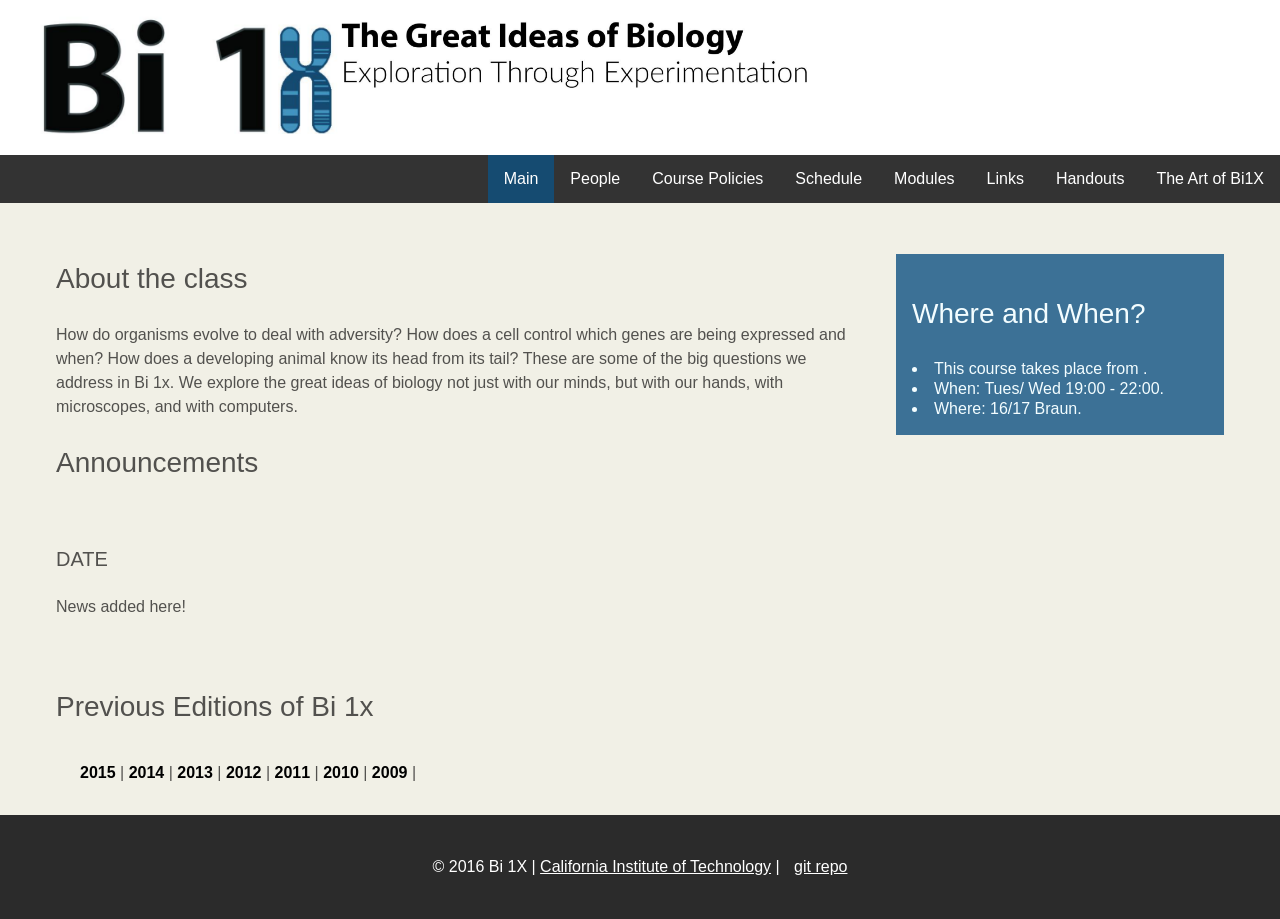
==== index.html @ 661b428b "revamp style" ====
<!DOCTYPE html PUBLIC "-//W3C//DTD XHTML 1.0 Transitional//EN" "http://www.w3.org/TR/xhtml1/DTD/xhtml1-transitional.dtd">
<html xmlns="http://www.w3.org/1999/xhtml">

<head>
<meta http-equiv="content-type" content="text/html;charset=utf-8" />
<title> Bi1X 2016 | About the class </title>

<!-- Reset by murtaugh found here: https://github.com/murtaugh/HTML5-Reset -->
<link rel="stylesheet" href="reset.css" />

<link rel='stylesheet' type='text/css' href='styles.css'/>

<!-- Modernizr -->
<script src="js/libs/modernizr-2.7.1.dev.js"></script>

</head>

<body >

<header class="header clearfix">
	<div class="container">
    	<div class="logo">
        	<a href="/"><img src="images/logo.png"></a>
         </div>
        
        <div class="tagline">
        	<a href="/"><img src="images/banner2.png"></a>
        </div>
    </div>
</header>

<div id="nav">
<ul>
<ul style="float:right;list-style-type:none;">
		<li> <a class="active" href="index.html"><i class="fa fa-users "></i> Main </a></li>
		<li> <a href="people.html"><i class="fa fa-users "></i> People </a></li>
		<li> <a href="policies.html"><i class="fa fa-calendar "></i> Course Policies </a></li>
		<li> <a href="schedule.html"><i class="fa fa-calendar "></i> Schedule </a></li>
		<li> <a href="modules.html"><i class="fa fa-code "></i> Modules</a></li>
		<li> <a href="links.html"><i class="fa fa-briefcase "></i> Links </a></li>
		<li> <a href="handouts.html"><i class="fa fa-calculator "></i> Handouts </a></li>
		<li class="last"> <a href="artBi1X.html"><i class="fa fa-flask"></i> The Art of Bi1X </a></li>
       </ul>
</ul>
</div>

<section class="content clearfix">
	<div class="container">
		<article class="post post-sidebar">
			<h1>About the class</h1>
			<p>How do organisms evolve to deal with adversity?  How does a cell 
			control which genes are being expressed and when?  How does a 
			developing animal know its head from its tail?  These are some of the 
			big questions we address in Bi 1x.  We explore the great ideas of 
			biology not just with our minds, but with our hands, with microscopes, 
			and with computers.</p>
			
		
			<h1> Announcements </h1>
			<br />	
			<h2> DATE </h2>
			<p>News added here!</p>
			<br />


		<h1>Previous Editions of Bi 1x</h1>
		<div id="file-links">
			<li><a href="http://bi1x.caltech.edu/2015/"> 2015</a> | 
			<a href="http://bi1x.caltech.edu/2014/"> 2014</a> | 
			<a href="http://www.rpgroup.caltech.edu/courses/bi1x/2013/"> 2013</a> | 
			<a href="http://www.rpgroup.caltech.edu/courses/bi1x/2012/"> 2012</a> | 
			<a href="http://www.rpgroup.caltech.edu/courses/bi1x/2012/"> 2011</a> | 
			<a href="http://www.rpgroup.caltech.edu/courses/bi1x/2012/"> 2010</a> | 
			<a href="http://www.rpgroup.caltech.edu/courses/bi1x/2012/"> 2009</a> | 
			</li>
		</div>

			</article>
			<aside class="sidebar-right">
	        	<div class="box-area">
	        		<h1>Where and When?</h1>
					<li> This course takes place from .</li>
					<li> When: Tues/ Wed 19:00 - 22:00. </li>
					<li> Where: 16/17 Braun.</li>
				</div>
       	</aside>
	</div>
</section>




<footer class="footer text-center">
	<div class="container">
            <p>&copy; 2016 Bi 1X | <a href="http://caltech.edu">California Institute of Technology</a> | <a href="https://github.com/RPGroup-PBoC/GIST_PBoC_2016"><span style="padding-left: 10px"><i class="fa fa-github-square"></i> git repo </span></a> </p>
    </div>
</footer>

</body></html>
---- styles.css ----
/* General Page Styles */
/* CSS responsive fixed full width based on http://cssgirl.github.io/cssgirl-responsive-full-width/full-width/ */

* {
	-webkit-box-sizing: border-box; /* Safari/Chrome, other WebKit */
  	-moz-box-sizing: border-box;    /* Firefox, other Gecko */
  	box-sizing: border-box; 
}

body {
	background: #f1f0e6;
	color: #52514E;
	font: 100% Helvetica,  Arial,  sans-serif;
	line-height: 1.25em;
}

h1 {
	font-size: 1.75em;
	margin: 1em 0;
	line-height: 1.15em;
}

h2 {
	font-size: 1.25em;
	margin: 1em 0;
	line-height: 1.15em;
}

p {
	margin: 1.5em 0;
	font-size: 1em;
	line-height: 1.5em;
}

.container {
	margin: 0 auto;
	max-width: 75em;
}

.header, .footer, .post {
	padding: 1em;
}

.header, .header a {
	color: #000000;
}

.footer,  .footer a {
	color: #FFFFFF;
}

.header {
	background: #FFFFFF;
}



/* logo and tagline at 50% of the screen on all screen sizes. */
.logo {
	width: 25%;
	float: left;
}

.tagline {
	width: 40%;
	float: left;
	text-align: center;
	font-size: 1.5em;
	font-weight: bold;
	font-family: 'Lucida Sans Unicode';
}


.content {
	padding: 1em 0;
}

.content-second {
	background: #D0EDF3;
}


.post-sidebar {
	float: left;
	width: 70%;
}

.sidebar-right {
	float: right;
	width: 30%;
	padding: 1em;
}

/* Media query to make the sidebar drop and stack below the content when the screen is smaller than 800px, and giving both the sidebar and content to the left 100% width. */
@media (max-width: 800px) {
	.sidebar-right, .post-sidebar {
		width: 100%;
		float: none;
	}
	.sidebar-right {
		padding-top: 0;
	}
}

.box-area {
	padding: 1em;
	background: #3c7196;
	color: #F3FDFF;
	margin-top: 1.2em;
}

.footer {
	background: #2b2b2b;
	text-align: center;
}

#file-links {
	font: "Open Sans", Arial, sans-serif;
	overflow: scroll;
}

#file-links a{
	font-weight: 700;
	text-decoration: none;
	color: black;
}
#file-links a:hover {
    text-decoration: underline;
    color: #3c7196;
}

#file-links li{
	padding: 0.75em 0 0 1.5em;
	margin: 0;
	text-size: 12pt;
	list-style-type: none;
	width: 80%;
	text-align: justify;
}
#file-links .i{
	font-weight: 700;
}

/* for navigation bar */
#nav ul {
    list-style-type: none;
    margin: 0;
    padding: 0;
    overflow: hidden;
    background-color: #333;
}

#nav li {
    float: left;
}

#nav li a {
    display: block;
    color: white;
    text-align: center;
    padding: 14px 16px;
    text-decoration: none;
}

/* Change the link color  on hover */
#nav li a:hover {
    background-color: #154b71;
}

#nav .active {
    background-color: #154b71;
    color: white;
}

#wrap2 {
   width:800px;
   margin:0 auto;
   padding: 0;
   text-align: center;
   margin: 1em;
   display: inline-block;
}
#left_col {
   float:left;
   width:400px;
}
#right_col {
   float:right;
   width:400px;
}

.container hr{
	width: 95%;
	background-color: #000;
	margin: -10px 0px -5px 7.5px;
	padding: -2px 0; 
	border: 1px solid #000;
}
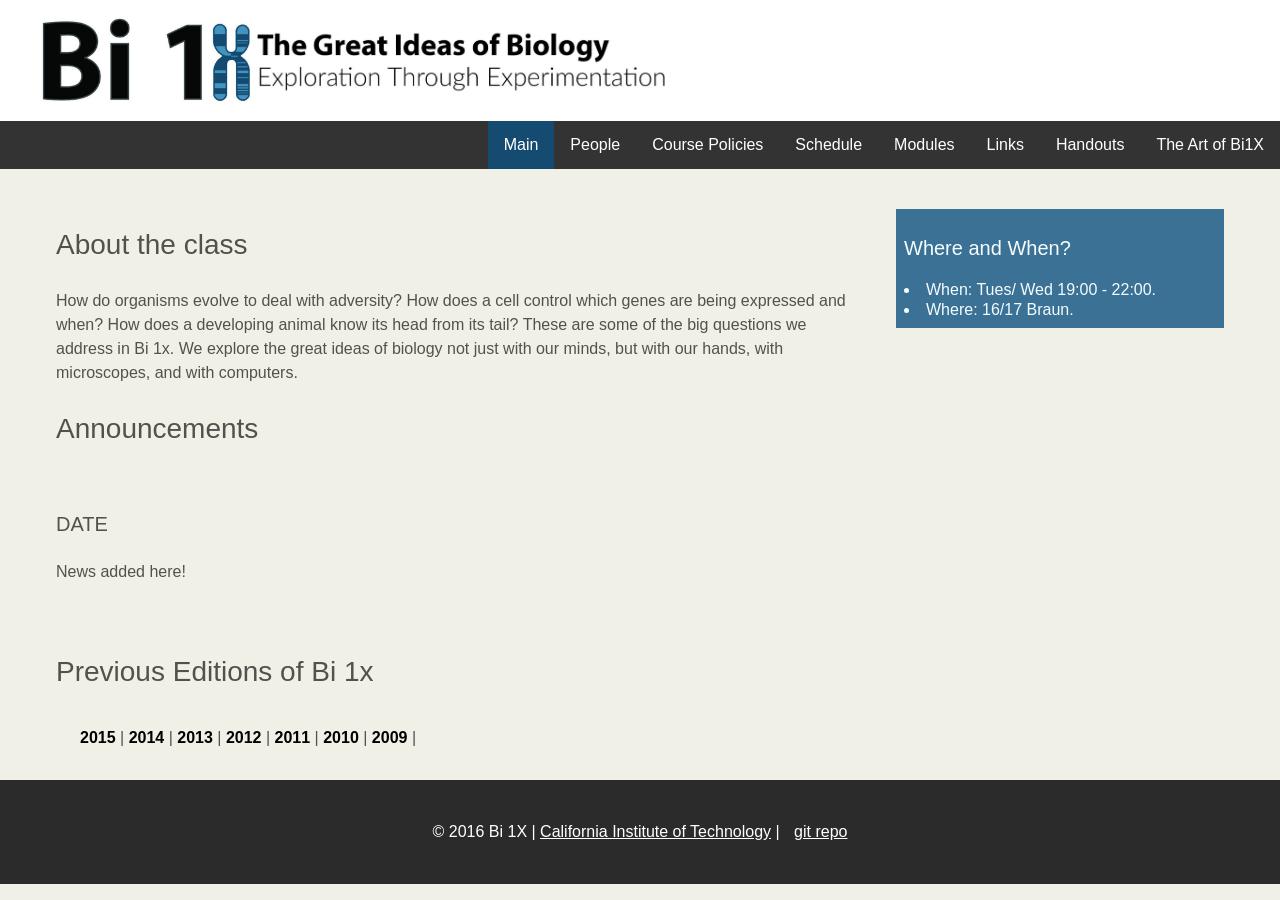
==== commit 507629da: "revamp style" ====
--- a/index.html
+++ b/index.html
@@ -78,8 +78,7 @@
 			</article>
 			<aside class="sidebar-right">
 	        	<div class="box-area">
-	        		<h1>Where and When?</h1>
-					<li> This course takes place from .</li>
+	        		<h2>Where and When?</h2>
 					<li> When: Tues/ Wed 19:00 - 22:00. </li>
 					<li> Where: 16/17 Braun.</li>
 				</div>
--- a/styles.css
+++ b/styles.css
@@ -57,17 +57,18 @@
 
 /* logo and tagline at 50% of the screen on all screen sizes. */
 .logo {
-	width: 25%;
+	width: 18%;
 	float: left;
 }
 
 .tagline {
-	width: 40%;
+	width: 35%;
 	float: left;
 	text-align: center;
-	font-size: 1.5em;
+	font-size: 1.2em;
 	font-weight: bold;
 	font-family: 'Lucida Sans Unicode';
+	padding-top: 0.6em;
 }
 
 
@@ -88,7 +89,7 @@
 .sidebar-right {
 	float: right;
 	width: 30%;
-	padding: 1em;
+	padding: 1.0em;
 }
 
 /* Media query to make the sidebar drop and stack below the content when the screen is smaller than 800px, and giving both the sidebar and content to the left 100% width. */
@@ -103,10 +104,10 @@
 }
 
 .box-area {
-	padding: 1em;
+	padding: 0.5em;
 	background: #3c7196;
 	color: #F3FDFF;
-	margin-top: 1.2em;
+	margin-top: 0.5em;
 }
 
 .footer {
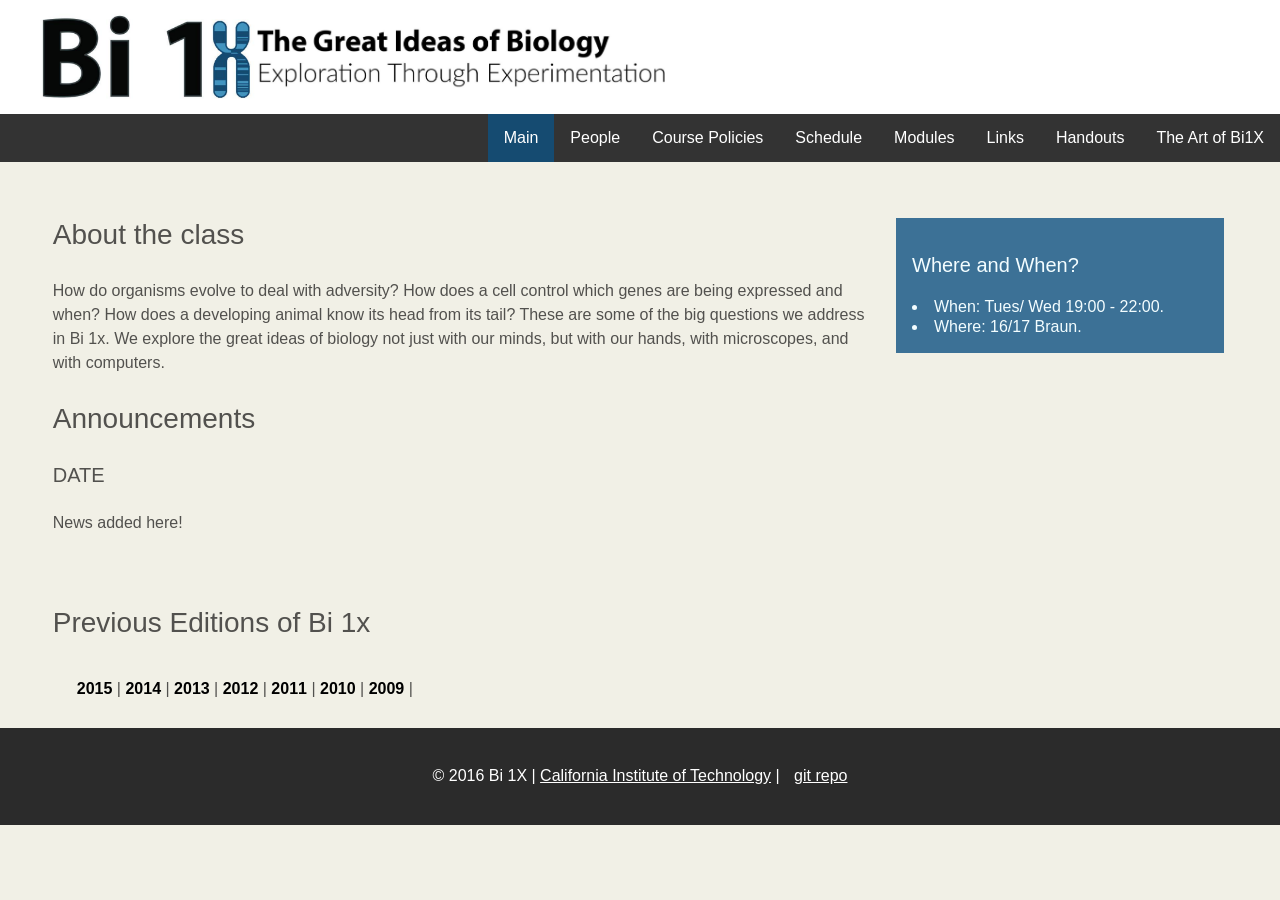
==== commit 81c1f9dd: "revamp style" ====
--- a/index.html
+++ b/index.html
@@ -57,7 +57,6 @@
 			
 		
 			<h1> Announcements </h1>
-			<br />	
 			<h2> DATE </h2>
 			<p>News added here!</p>
 			<br />
--- a/styles.css
+++ b/styles.css
@@ -38,7 +38,7 @@
 }
 
 .header, .footer, .post {
-	padding: 1em;
+	padding: 0.8em;
 }
 
 .header, .header a {
@@ -104,10 +104,10 @@
 }
 
 .box-area {
-	padding: 0.5em;
+	padding: 1.0em;
 	background: #3c7196;
 	color: #F3FDFF;
-	margin-top: 0.5em;
+	margin-top: 1.5em;
 }
 
 .footer {
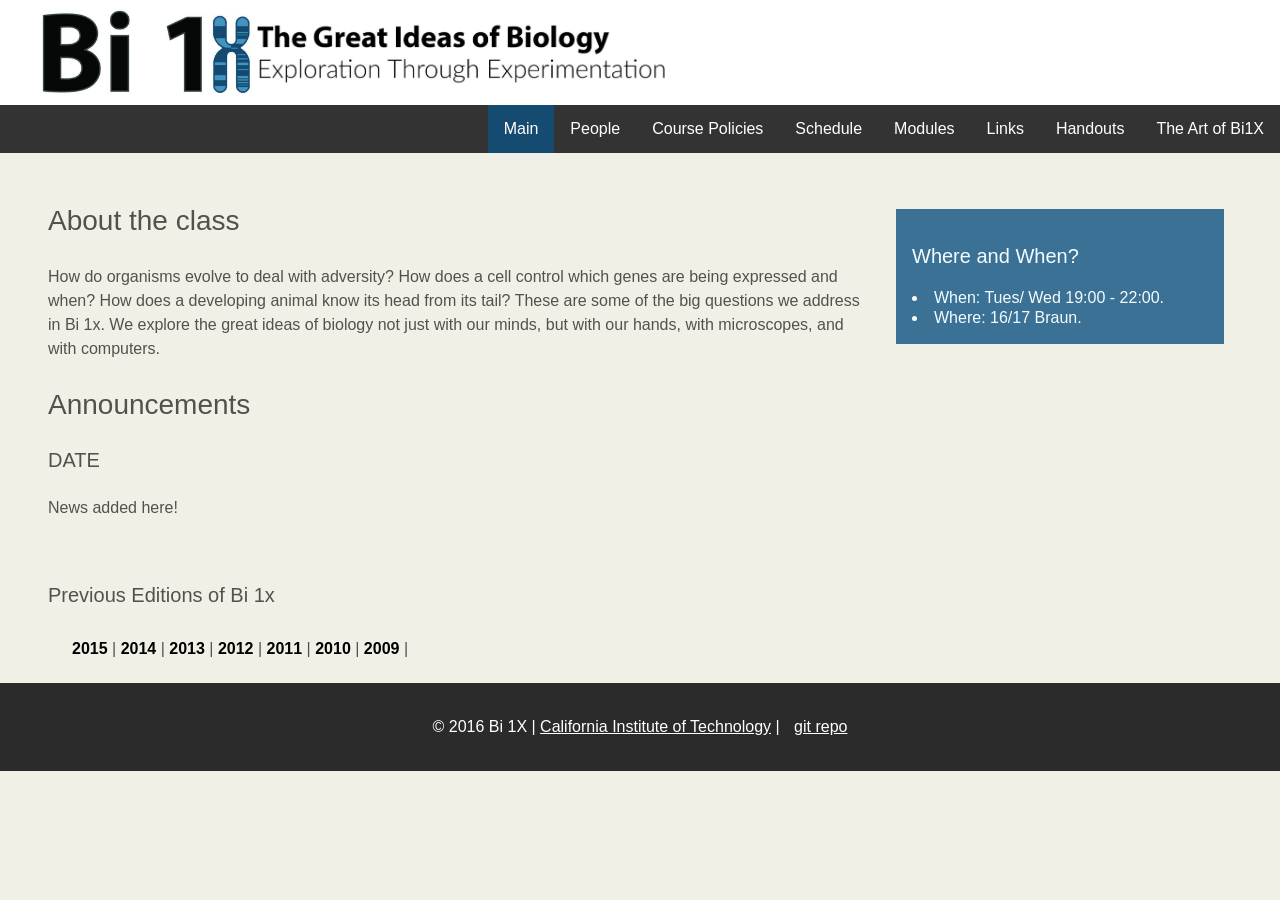
==== commit bf2ffc72: "revamp style" ====
--- a/index.html
+++ b/index.html
@@ -62,7 +62,7 @@
 			<br />
 
 
-		<h1>Previous Editions of Bi 1x</h1>
+		<h2>Previous Editions of Bi 1x</h2>
 		<div id="file-links">
 			<li><a href="http://bi1x.caltech.edu/2015/"> 2015</a> | 
 			<a href="http://bi1x.caltech.edu/2014/"> 2014</a> | 
--- a/styles.css
+++ b/styles.css
@@ -38,7 +38,7 @@
 }
 
 .header, .footer, .post {
-	padding: 0.8em;
+   padding: 0.5em;
 }
 
 .header, .header a {
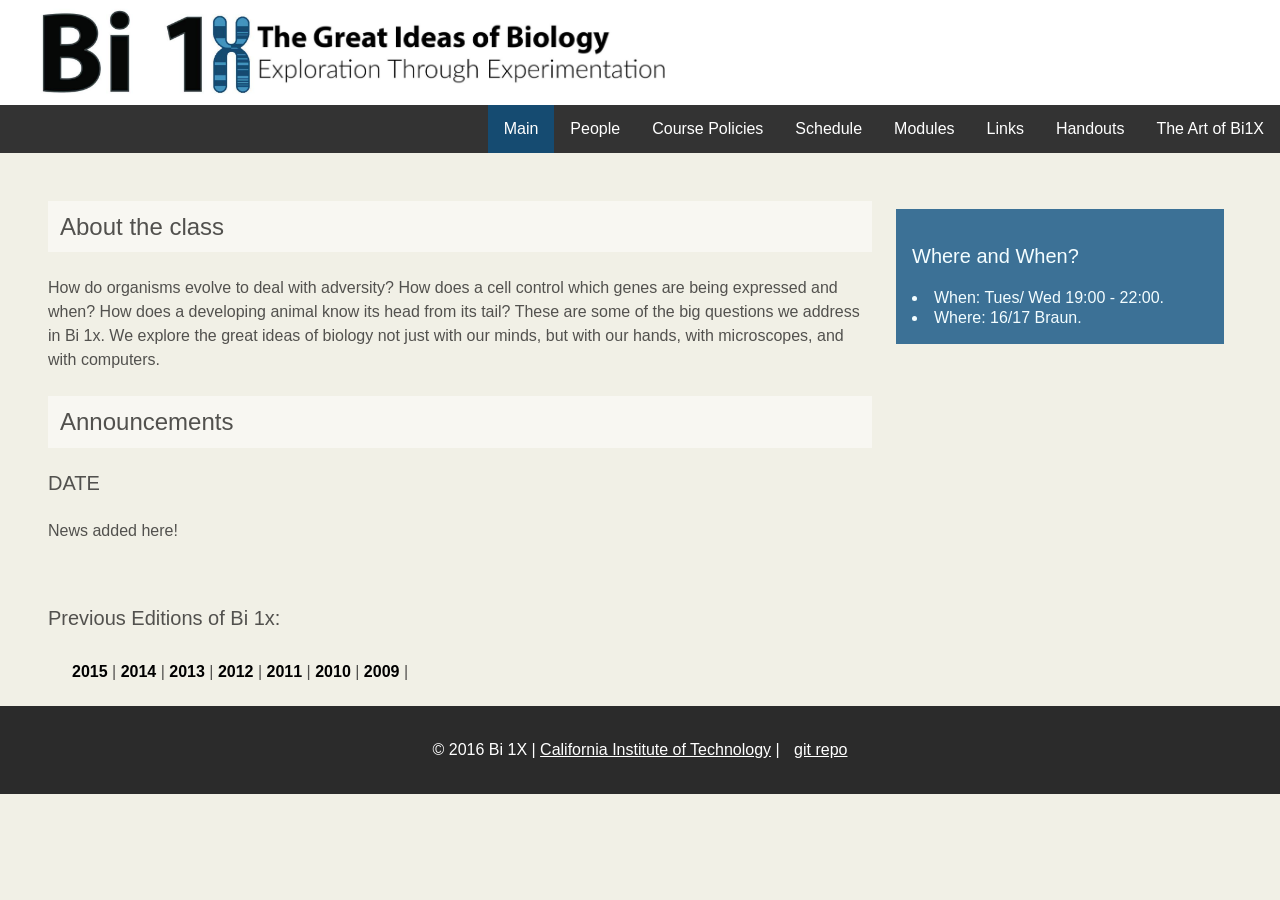
==== commit 9eaa32e0: "revamp style" ====
--- a/index.html
+++ b/index.html
@@ -62,8 +62,9 @@
 			<br />
 
 
-		<h2>Previous Editions of Bi 1x</h2>
+		
 		<div id="file-links">
+		    <h2>Previous Editions of Bi 1x:</h2>
 			<li><a href="http://bi1x.caltech.edu/2015/"> 2015</a> | 
 			<a href="http://bi1x.caltech.edu/2014/"> 2014</a> | 
 			<a href="http://www.rpgroup.caltech.edu/courses/bi1x/2013/"> 2013</a> | 
--- a/styles.css
+++ b/styles.css
@@ -15,9 +15,11 @@
 }
 
 h1 {
-	font-size: 1.75em;
+	font-size: 1.5em;
 	margin: 1em 0;
 	line-height: 1.15em;
+	background: rgba(255,255,255,.5);
+	padding: .5em;
 }
 
 h2 {
@@ -25,6 +27,13 @@
 	margin: 1em 0;
 	line-height: 1.15em;
 }
+
+h3 {
+	font-size: 1.75em;
+	margin: 1em 0;
+	line-height: 1.15em;
+}
+
 
 p {
 	margin: 1.5em 0;
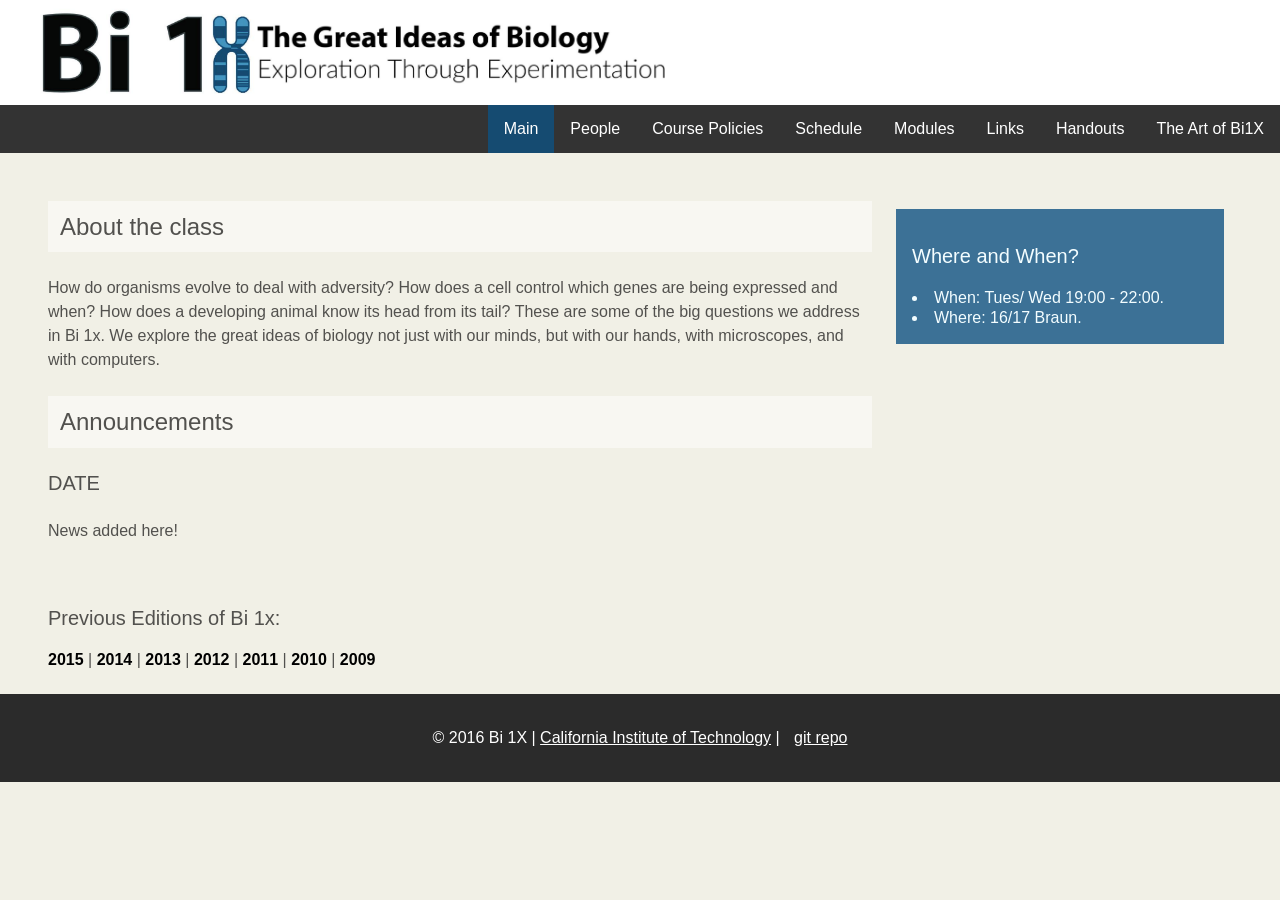
==== commit 2bc8e03b: "revamp style" ====
--- a/index.html
+++ b/index.html
@@ -65,14 +65,13 @@
 		
 		<div id="file-links">
 		    <h2>Previous Editions of Bi 1x:</h2>
-			<li><a href="http://bi1x.caltech.edu/2015/"> 2015</a> | 
+			<a href="http://bi1x.caltech.edu/2015/"> 2015</a> | 
 			<a href="http://bi1x.caltech.edu/2014/"> 2014</a> | 
 			<a href="http://www.rpgroup.caltech.edu/courses/bi1x/2013/"> 2013</a> | 
 			<a href="http://www.rpgroup.caltech.edu/courses/bi1x/2012/"> 2012</a> | 
 			<a href="http://www.rpgroup.caltech.edu/courses/bi1x/2012/"> 2011</a> | 
 			<a href="http://www.rpgroup.caltech.edu/courses/bi1x/2012/"> 2010</a> | 
-			<a href="http://www.rpgroup.caltech.edu/courses/bi1x/2012/"> 2009</a> | 
-			</li>
+			<a href="http://www.rpgroup.caltech.edu/courses/bi1x/2012/"> 2009</a> 
 		</div>
 
 			</article>
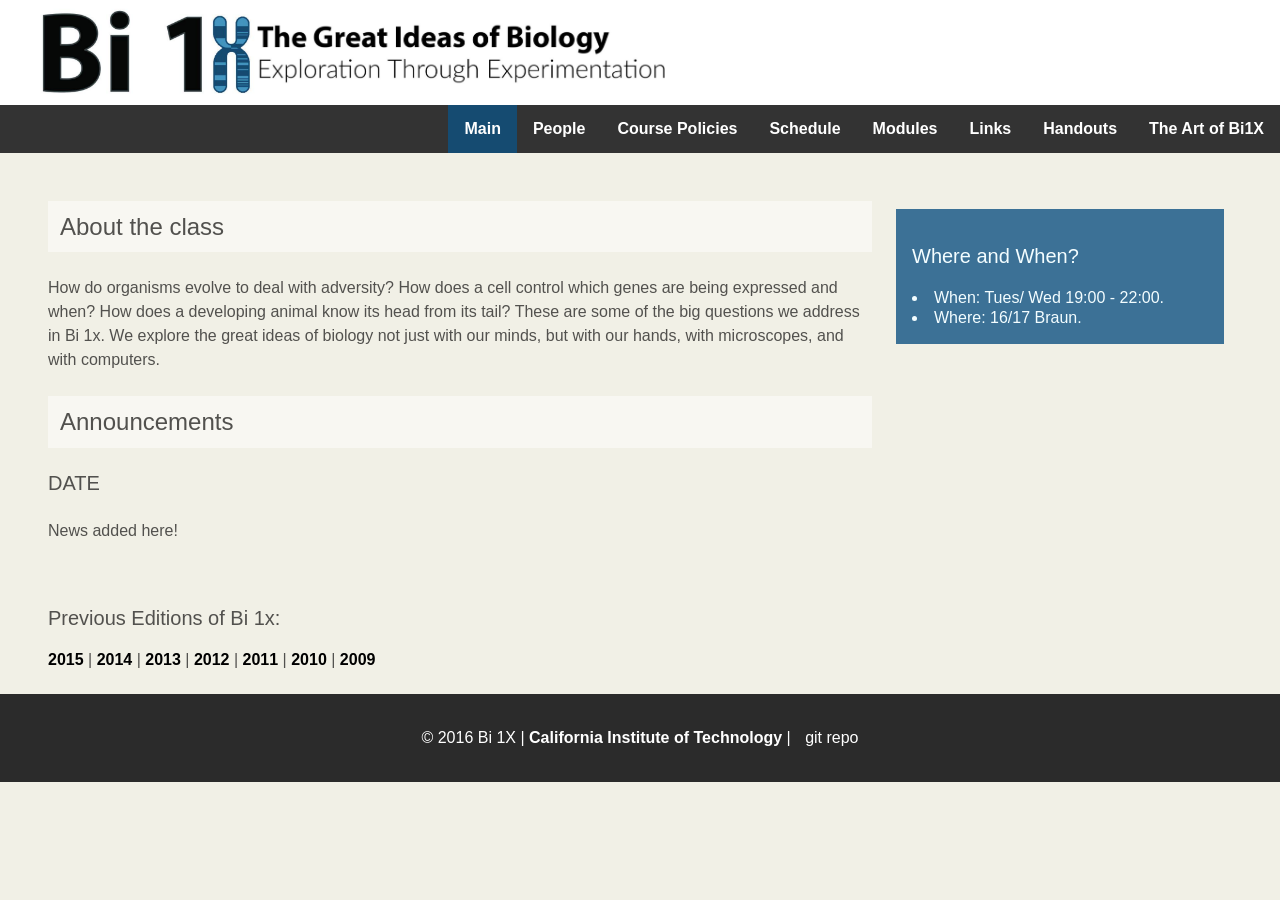
==== commit 56a728c0: "revamp style" ====
--- a/index.html
+++ b/index.html
@@ -3,7 +3,7 @@
 
 <head>
 <meta http-equiv="content-type" content="text/html;charset=utf-8" />
-<title> Bi1X 2016 | About the class </title>
+<title> About the class | Bi1X 2016 </title>
 
 <!-- Reset by murtaugh found here: https://github.com/murtaugh/HTML5-Reset -->
 <link rel="stylesheet" href="reset.css" />
--- a/styles.css
+++ b/styles.css
@@ -129,12 +129,12 @@
 	overflow: scroll;
 }
 
-#file-links a{
+a{
 	font-weight: 700;
 	text-decoration: none;
 	color: black;
 }
-#file-links a:hover {
+a:hover {
     text-decoration: underline;
     color: #3c7196;
 }
@@ -190,6 +190,37 @@
    margin: 1em;
    display: inline-block;
 }
+
+#im { width: 275px;
+	margin: 0;
+	padding: 0;
+	text-align: center;
+	margin: 1em;
+	display: inline-block;
+
+}
+
+#im img{
+	border: 1px solid #000;
+	height: 300px;
+}
+
+#im p {
+	font-family: small "Courier", Arial, sans-serif;
+	text-align: center;
+}
+#im h1{
+	font-size: 12pt;
+	text-align: center;
+	margin-bottom: -0.10em;
+}
+
+#im h2{
+	font-family: "Courier", Arial, sans-serif;
+	text-size: 8pt;
+	text-align: center;
+}
+
 #left_col {
    float:left;
    width:400px;
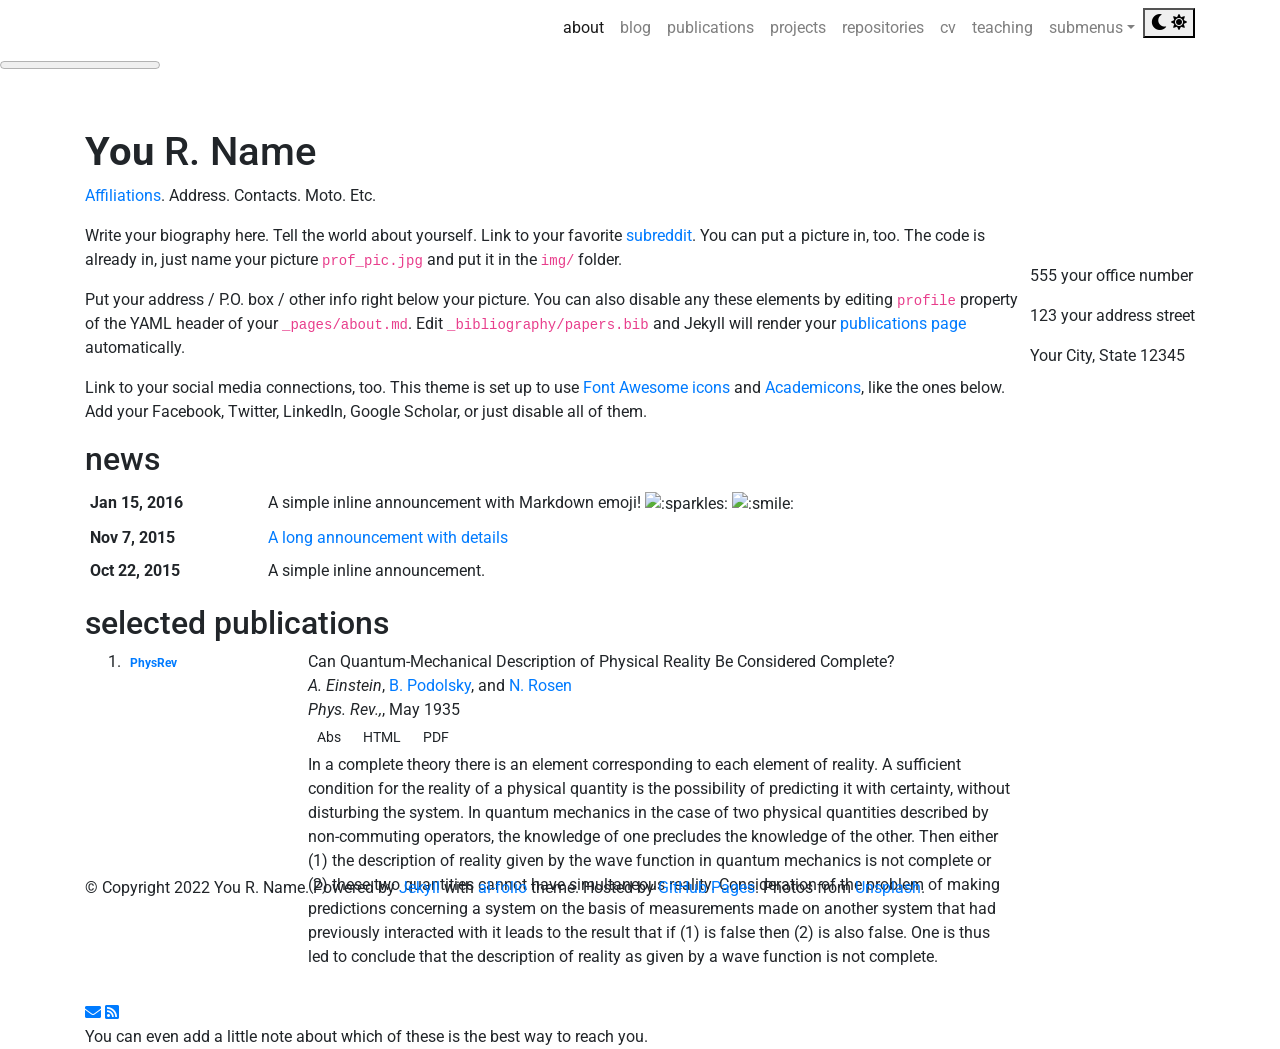
==== commit 8a0d2fc9: "Initial commit [ci skip]" ====
--- a/index.html
+++ b/index.html
@@ -1,98 +1 @@
-<!DOCTYPE html PUBLIC "-//W3C//DTD XHTML 1.0 Transitional//EN" "http://www.w3.org/TR/xhtml1/DTD/xhtml1-transitional.dtd">
-<html xmlns="http://www.w3.org/1999/xhtml">
-
-<head>
-<meta http-equiv="content-type" content="text/html;charset=utf-8" />
-<title> About the class | Bi1X 2016 </title>
-
-<!-- Reset by murtaugh found here: https://github.com/murtaugh/HTML5-Reset -->
-<link rel="stylesheet" href="reset.css" />
-
-<link rel='stylesheet' type='text/css' href='styles.css'/>
-
-<!-- Modernizr -->
-<script src="js/libs/modernizr-2.7.1.dev.js"></script>
-
-</head>
-
-<body >
-
-<header class="header clearfix">
-	<div class="container">
-    	<div class="logo">
-        	<a href="/"><img src="images/logo.png"></a>
-         </div>
-        
-        <div class="tagline">
-        	<a href="/"><img src="images/banner2.png"></a>
-        </div>
-    </div>
-</header>
-
-<div id="nav">
-<ul>
-<ul style="float:right;list-style-type:none;">
-		<li> <a class="active" href="index.html"><i class="fa fa-users "></i> Main </a></li>
-		<li> <a href="people.html"><i class="fa fa-users "></i> People </a></li>
-		<li> <a href="policies.html"><i class="fa fa-calendar "></i> Course Policies </a></li>
-		<li> <a href="schedule.html"><i class="fa fa-calendar "></i> Schedule </a></li>
-		<li> <a href="modules.html"><i class="fa fa-code "></i> Modules</a></li>
-		<li> <a href="links.html"><i class="fa fa-briefcase "></i> Links </a></li>
-		<li> <a href="handouts.html"><i class="fa fa-calculator "></i> Handouts </a></li>
-		<li class="last"> <a href="artBi1X.html"><i class="fa fa-flask"></i> The Art of Bi1X </a></li>
-       </ul>
-</ul>
-</div>
-
-<section class="content clearfix">
-	<div class="container">
-		<article class="post post-sidebar">
-			<h1>About the class</h1>
-			<p>How do organisms evolve to deal with adversity?  How does a cell 
-			control which genes are being expressed and when?  How does a 
-			developing animal know its head from its tail?  These are some of the 
-			big questions we address in Bi 1x.  We explore the great ideas of 
-			biology not just with our minds, but with our hands, with microscopes, 
-			and with computers.</p>
-			
-		
-			<h1> Announcements </h1>
-			<h2> DATE </h2>
-			<p>News added here!</p>
-			<br />
-
-
-		
-		<div id="file-links">
-		    <h2>Previous Editions of Bi 1x:</h2>
-			<a href="http://bi1x.caltech.edu/2015/"> 2015</a> | 
-			<a href="http://bi1x.caltech.edu/2014/"> 2014</a> | 
-			<a href="http://www.rpgroup.caltech.edu/courses/bi1x/2013/"> 2013</a> | 
-			<a href="http://www.rpgroup.caltech.edu/courses/bi1x/2012/"> 2012</a> | 
-			<a href="http://www.rpgroup.caltech.edu/courses/bi1x/2012/"> 2011</a> | 
-			<a href="http://www.rpgroup.caltech.edu/courses/bi1x/2012/"> 2010</a> | 
-			<a href="http://www.rpgroup.caltech.edu/courses/bi1x/2012/"> 2009</a> 
-		</div>
-
-			</article>
-			<aside class="sidebar-right">
-	        	<div class="box-area">
-	        		<h2>Where and When?</h2>
-					<li> When: Tues/ Wed 19:00 - 22:00. </li>
-					<li> Where: 16/17 Braun.</li>
-				</div>
-       	</aside>
-	</div>
-</section>
-
-
-
-
-<footer class="footer text-center">
-	<div class="container">
-            <p>&copy; 2016 Bi 1X | <a href="http://caltech.edu">California Institute of Technology</a> | <a href="https://github.com/RPGroup-PBoC/GIST_PBoC_2016"><span style="padding-left: 10px"><i class="fa fa-github-square"></i> git repo </span></a> </p>
-    </div>
-</footer>
-
-</body></html> 
-
+<!DOCTYPE html> <html lang="en"> <head> <meta http-equiv="Content-Type" content="text/html; charset=UTF-8"> <meta charset="utf-8"> <meta name="viewport" content="width=device-width, initial-scale=1, shrink-to-fit=no"> <meta http-equiv="X-UA-Compatible" content="IE=edge"> <title>You R. Name</title> <meta name="author" content="You R. Name"> <meta name="description" content="A simple, whitespace theme for academics. Based on [*folio](https://github.com/bogoli/-folio) design. "> <meta name="keywords" content="jekyll, jekyll-theme, academic-website, portfolio-website"> <link href="https://cdn.jsdelivr.net/npm/bootstrap@4.6.1/dist/css/bootstrap.min.css" rel="stylesheet" integrity="sha256-DF7Zhf293AJxJNTmh5zhoYYIMs2oXitRfBjY+9L//AY=" crossorigin="anonymous"> <link rel="stylesheet" href="https://cdn.jsdelivr.net/npm/mdbootstrap@4.20.0/css/mdb.min.css" integrity="sha256-jpjYvU3G3N6nrrBwXJoVEYI/0zw8htfFnhT9ljN3JJw=" crossorigin="anonymous"> <link rel="stylesheet" href="https://cdn.jsdelivr.net/npm/@fortawesome/fontawesome-free@5.15.4/css/all.min.css" integrity="sha256-mUZM63G8m73Mcidfrv5E+Y61y7a12O5mW4ezU3bxqW4=" crossorigin="anonymous"> <link rel="stylesheet" href="https://cdn.jsdelivr.net/npm/academicons@1.9.1/css/academicons.min.css" integrity="sha256-i1+4qU2G2860dGGIOJscdC30s9beBXjFfzjWLjBRsBg=" crossorigin="anonymous"> <link rel="stylesheet" type="text/css" href="https://fonts.googleapis.com/css?family=Roboto:300,400,500,700%7CRoboto+Slab:100,300,400,500,700%7CMaterial+Icons"> <link rel="stylesheet" href="https://cdn.jsdelivr.net/gh/jwarby/jekyll-pygments-themes@master/github.css" media="" id="highlight_theme_light"> <link rel="shortcut icon" href="data:image/svg+xml,&lt;svg%20xmlns=%22http://www.w3.org/2000/svg%22%20viewBox=%220%200%20100%20100%22&gt;&lt;text%20y=%22.9em%22%20font-size=%2290%22&gt;%E2%9A%9B%EF%B8%8F&lt;/text&gt;&lt;/svg&gt;"> <link rel="stylesheet" href="/al-folio/assets/css/main.css"> <link rel="canonical" href="https://alshedivat.github.io/al-folio/"> <link rel="stylesheet" href="https://cdn.jsdelivr.net/gh/jwarby/jekyll-pygments-themes@master/native.css" media="none" id="highlight_theme_dark"> <script src="/al-folio/assets/js/theme.js"></script> <script src="/al-folio/assets/js/dark_mode.js"></script> </head> <body class="fixed-top-nav "> <header> <nav id="navbar" class="navbar navbar-light navbar-expand-sm fixed-top"> <div class="container"> <button class="navbar-toggler collapsed ml-auto" type="button" data-toggle="collapse" data-target="#navbarNav" aria-controls="navbarNav" aria-expanded="false" aria-label="Toggle navigation"> <span class="sr-only">Toggle navigation</span> <span class="icon-bar top-bar"></span> <span class="icon-bar middle-bar"></span> <span class="icon-bar bottom-bar"></span> </button> <div class="collapse navbar-collapse text-right" id="navbarNav"> <ul class="navbar-nav ml-auto flex-nowrap"> <li class="nav-item active"> <a class="nav-link" href="/al-folio/">about<span class="sr-only">(current)</span></a> </li> <li class="nav-item "> <a class="nav-link" href="/al-folio/blog/">blog</a> </li> <li class="nav-item "> <a class="nav-link" href="/al-folio/publications/">publications</a> </li> <li class="nav-item "> <a class="nav-link" href="/al-folio/projects/">projects</a> </li> <li class="nav-item "> <a class="nav-link" href="/al-folio/repositories/">repositories</a> </li> <li class="nav-item "> <a class="nav-link" href="/al-folio/cv/">cv</a> </li> <li class="nav-item "> <a class="nav-link" href="/al-folio/teaching/">teaching</a> </li> <li class="nav-item dropdown "> <a class="nav-link dropdown-toggle" href="#" id="navbarDropdown" role="button" data-toggle="dropdown" aria-haspopup="true" aria-expanded="false">submenus</a> <div class="dropdown-menu dropdown-menu-right" aria-labelledby="navbarDropdown"> <a class="dropdown-item" href="/al-folio/publications/">publications</a> <div class="dropdown-divider"></div> <a class="dropdown-item" href="/al-folio/projects/">projects</a> </div> </li> <li class="toggle-container"> <button id="light-toggle" title="Change theme"> <i class="fas fa-moon"></i> <i class="fas fa-sun"></i> </button> </li> </ul> </div> </div> </nav> <progress id="progress" value="0"> <div class="progress-container"> <span class="progress-bar"></span> </div> </progress> </header> <div class="container mt-5"> <div class="post"> <header class="post-header"> <h1 class="post-title"> <span class="font-weight-bold">You</span> R. Name </h1> <p class="desc"><a href="#">Affiliations</a>. Address. Contacts. Moto. Etc.</p> </header> <article> <div class="profile float-right"> <figure> <picture> <source class="responsive-img-srcset" media="(max-width: 480px)" srcset="/al-folio/assets/img/prof_pic-480.webp"></source> <source class="responsive-img-srcset" media="(max-width: 800px)" srcset="/al-folio/assets/img/prof_pic-800.webp"></source> <source class="responsive-img-srcset" media="(max-width: 1400px)" srcset="/al-folio/assets/img/prof_pic-1400.webp"></source> <img src="/al-folio/assets/img/prof_pic.jpg" class="img-fluid z-depth-1 rounded" width="auto" height="auto" alt="prof_pic.jpg" onerror="this.onerror=null; $('.responsive-img-srcset').remove();"> </picture> </figure> <div class="address"> <p>555 your office number</p> <p>123 your address street</p> <p>Your City, State 12345</p> </div> </div> <div class="clearfix"> <p>Write your biography here. Tell the world about yourself. Link to your favorite <a href="http://reddit.com" rel="external nofollow noopener" target="_blank">subreddit</a>. You can put a picture in, too. The code is already in, just name your picture <code class="language-plaintext highlighter-rouge">prof_pic.jpg</code> and put it in the <code class="language-plaintext highlighter-rouge">img/</code> folder.</p> <p>Put your address / P.O. box / other info right below your picture. You can also disable any these elements by editing <code class="language-plaintext highlighter-rouge">profile</code> property of the YAML header of your <code class="language-plaintext highlighter-rouge">_pages/about.md</code>. Edit <code class="language-plaintext highlighter-rouge">_bibliography/papers.bib</code> and Jekyll will render your <a href="/al-folio/publications/">publications page</a> automatically.</p> <p>Link to your social media connections, too. This theme is set up to use <a href="http://fortawesome.github.io/Font-Awesome/" rel="external nofollow noopener" target="_blank">Font Awesome icons</a> and <a href="https://jpswalsh.github.io/academicons/" rel="external nofollow noopener" target="_blank">Academicons</a>, like the ones below. Add your Facebook, Twitter, LinkedIn, Google Scholar, or just disable all of them.</p> </div> <div class="news"> <h2>news</h2> <div class="table-responsive"> <table class="table table-sm table-borderless"> <tr> <th scope="row">Jan 15, 2016</th> <td> A simple inline announcement with Markdown emoji! <img class="emoji" title=":sparkles:" alt=":sparkles:" src="https://github.githubassets.com/images/icons/emoji/unicode/2728.png" height="20" width="20"> <img class="emoji" title=":smile:" alt=":smile:" src="https://github.githubassets.com/images/icons/emoji/unicode/1f604.png" height="20" width="20"> </td> </tr> <tr> <th scope="row">Nov 7, 2015</th> <td> <a class="news-title" href="/al-folio/news/announcement_2/">A long announcement with details</a> </td> </tr> <tr> <th scope="row">Oct 22, 2015</th> <td> A simple inline announcement. </td> </tr> </table> </div> </div> <div class="publications"> <h2>selected publications</h2> <ol class="bibliography"><li> <div class="row"> <div class="col-sm-2 abbr"><abbr class="badge"><a href="https://journals.aps.org/" rel="external nofollow noopener" target="_blank">PhysRev</a></abbr></div> <div id="PhysRev.47.777" class="col-sm-8"> <div class="title">Can Quantum-Mechanical Description of Physical Reality Be Considered Complete?</div> <div class="author"> <em>A. Einstein</em>, <a href="https://en.wikipedia.org/wiki/Boris_Podolsky" rel="external nofollow noopener" target="_blank">B. Podolsky</a>, and <a href="https://en.wikipedia.org/wiki/Nathan_Rosen" rel="external nofollow noopener" target="_blank">N. Rosen</a> </div> <div class="periodical"> <em>Phys. Rev.,</em>, May 1935 </div> <div class="periodical"> </div> <div class="links"> <a class="abstract btn btn-sm z-depth-0" role="button">Abs</a> <a href="https://journals.aps.org/pr/abstract/10.1103/PhysRev.47.777" class="btn btn-sm z-depth-0" role="button" rel="external nofollow noopener" target="_blank">HTML</a> <a href="/al-folio/assets/pdf/example_pdf.pdf" class="btn btn-sm z-depth-0" role="button">PDF</a> <script type="text/javascript" src="https://d1bxh8uas1mnw7.cloudfront.net/assets/embed.js"></script><div data-altmetric-id="248277" class="altmetric-embed" data-hide-no-mentions="true" data-hide-less-than="15" data-badge-popover="right" data-badge-type="2" style="display:inline"></div> </div> <div class="abstract hidden"> <p>In a complete theory there is an element corresponding to each element of reality. A sufficient condition for the reality of a physical quantity is the possibility of predicting it with certainty, without disturbing the system. In quantum mechanics in the case of two physical quantities described by non-commuting operators, the knowledge of one precludes the knowledge of the other. Then either (1) the description of reality given by the wave function in quantum mechanics is not complete or (2) these two quantities cannot have simultaneous reality. Consideration of the problem of making predictions concerning a system on the basis of measurements made on another system that had previously interacted with it leads to the result that if (1) is false then (2) is also false. One is thus led to conclude that the description of reality as given by a wave function is not complete.</p> </div> </div> </div> </li></ol> </div> <div class="social"> <div class="contact-icons"> <a href="mailto:%79%6F%75@%65%78%61%6D%70%6C%65.%63%6F%6D" title="email"><i class="fas fa-envelope"></i></a> <a href="/al-folio/feed.xml" title="RSS Feed"><i class="fas fa-rss-square"></i></a> </div> <div class="contact-note"> You can even add a little note about which of these is the best way to reach you. </div> </div> </article> </div> </div> <footer class="fixed-bottom"> <div class="container mt-0"> © Copyright 2022 You R. Name. Powered by <a href="https://jekyllrb.com/" target="_blank" rel="external nofollow noopener">Jekyll</a> with <a href="https://github.com/alshedivat/al-folio" rel="external nofollow noopener" target="_blank">al-folio</a> theme. Hosted by <a href="https://pages.github.com/" target="_blank" rel="external nofollow noopener">GitHub Pages</a>. Photos from <a href="https://unsplash.com" target="_blank" rel="external nofollow noopener">Unsplash</a>. </div> </footer> <script src="https://cdn.jsdelivr.net/npm/jquery@3.6.0/dist/jquery.min.js" integrity="sha256-/xUj+3OJU5yExlq6GSYGSHk7tPXikynS7ogEvDej/m4=" crossorigin="anonymous"></script> <script src="https://cdn.jsdelivr.net/npm/bootstrap@4.6.1/dist/js/bootstrap.bundle.min.js" integrity="sha256-fgLAgv7fyCGopR/gBNq2iW3ZKIdqIcyshnUULC4vex8=" crossorigin="anonymous"></script> <script src="https://cdn.jsdelivr.net/npm/mdbootstrap@4.20.0/js/mdb.min.js" integrity="sha256-NdbiivsvWt7VYCt6hYNT3h/th9vSTL4EDWeGs5SN3DA=" crossorigin="anonymous"></script> <script defer src="https://cdn.jsdelivr.net/npm/masonry-layout@4.2.2/dist/masonry.pkgd.min.js" integrity="sha256-Nn1q/fx0H7SNLZMQ5Hw5JLaTRZp0yILA/FRexe19VdI=" crossorigin="anonymous"></script> <script defer src="https://cdn.jsdelivr.net/npm/imagesloaded@4/imagesloaded.pkgd.min.js"></script> <script defer src="/al-folio/assets/js/masonry.js" type="text/javascript"></script> <script defer src="https://cdn.jsdelivr.net/npm/medium-zoom@1.0.6/dist/medium-zoom.min.js" integrity="sha256-EdPgYcPk/IIrw7FYeuJQexva49pVRZNmt3LculEr7zM=" crossorigin="anonymous"></script> <script defer src="/al-folio/assets/js/zoom.js"></script> <script defer src="/al-folio/assets/js/common.js"></script> <script type="text/javascript">window.MathJax={tex:{tags:"ams"}};</script> <script defer type="text/javascript" id="MathJax-script" src="https://cdn.jsdelivr.net/npm/mathjax@3.2.0/es5/tex-mml-chtml.js"></script> <script defer src="https://polyfill.io/v3/polyfill.min.js?features=es6"></script> <script type="text/javascript">function progressBarSetup(){"max"in document.createElement("progress")?(initializeProgressElement(),$(document).on("scroll",function(){progressBar.attr({value:getCurrentScrollPosition()})}),$(window).on("resize",initializeProgressElement)):(resizeProgressBar(),$(document).on("scroll",resizeProgressBar),$(window).on("resize",resizeProgressBar))}function getCurrentScrollPosition(){return $(window).scrollTop()}function initializeProgressElement(){let e=$("#navbar").outerHeight(!0);$("body").css({"padding-top":e}),$("progress-container").css({"padding-top":e}),progressBar.css({top:e}),progressBar.attr({max:getDistanceToScroll(),value:getCurrentScrollPosition()})}function getDistanceToScroll(){return $(document).height()-$(window).height()}function resizeProgressBar(){progressBar.css({width:getWidthPercentage()+"%"})}function getWidthPercentage(){return getCurrentScrollPosition()/getDistanceToScroll()*100}const progressBar=$("#progress");window.onload=function(){setTimeout(progressBarSetup,50)};</script> </body> </html>
